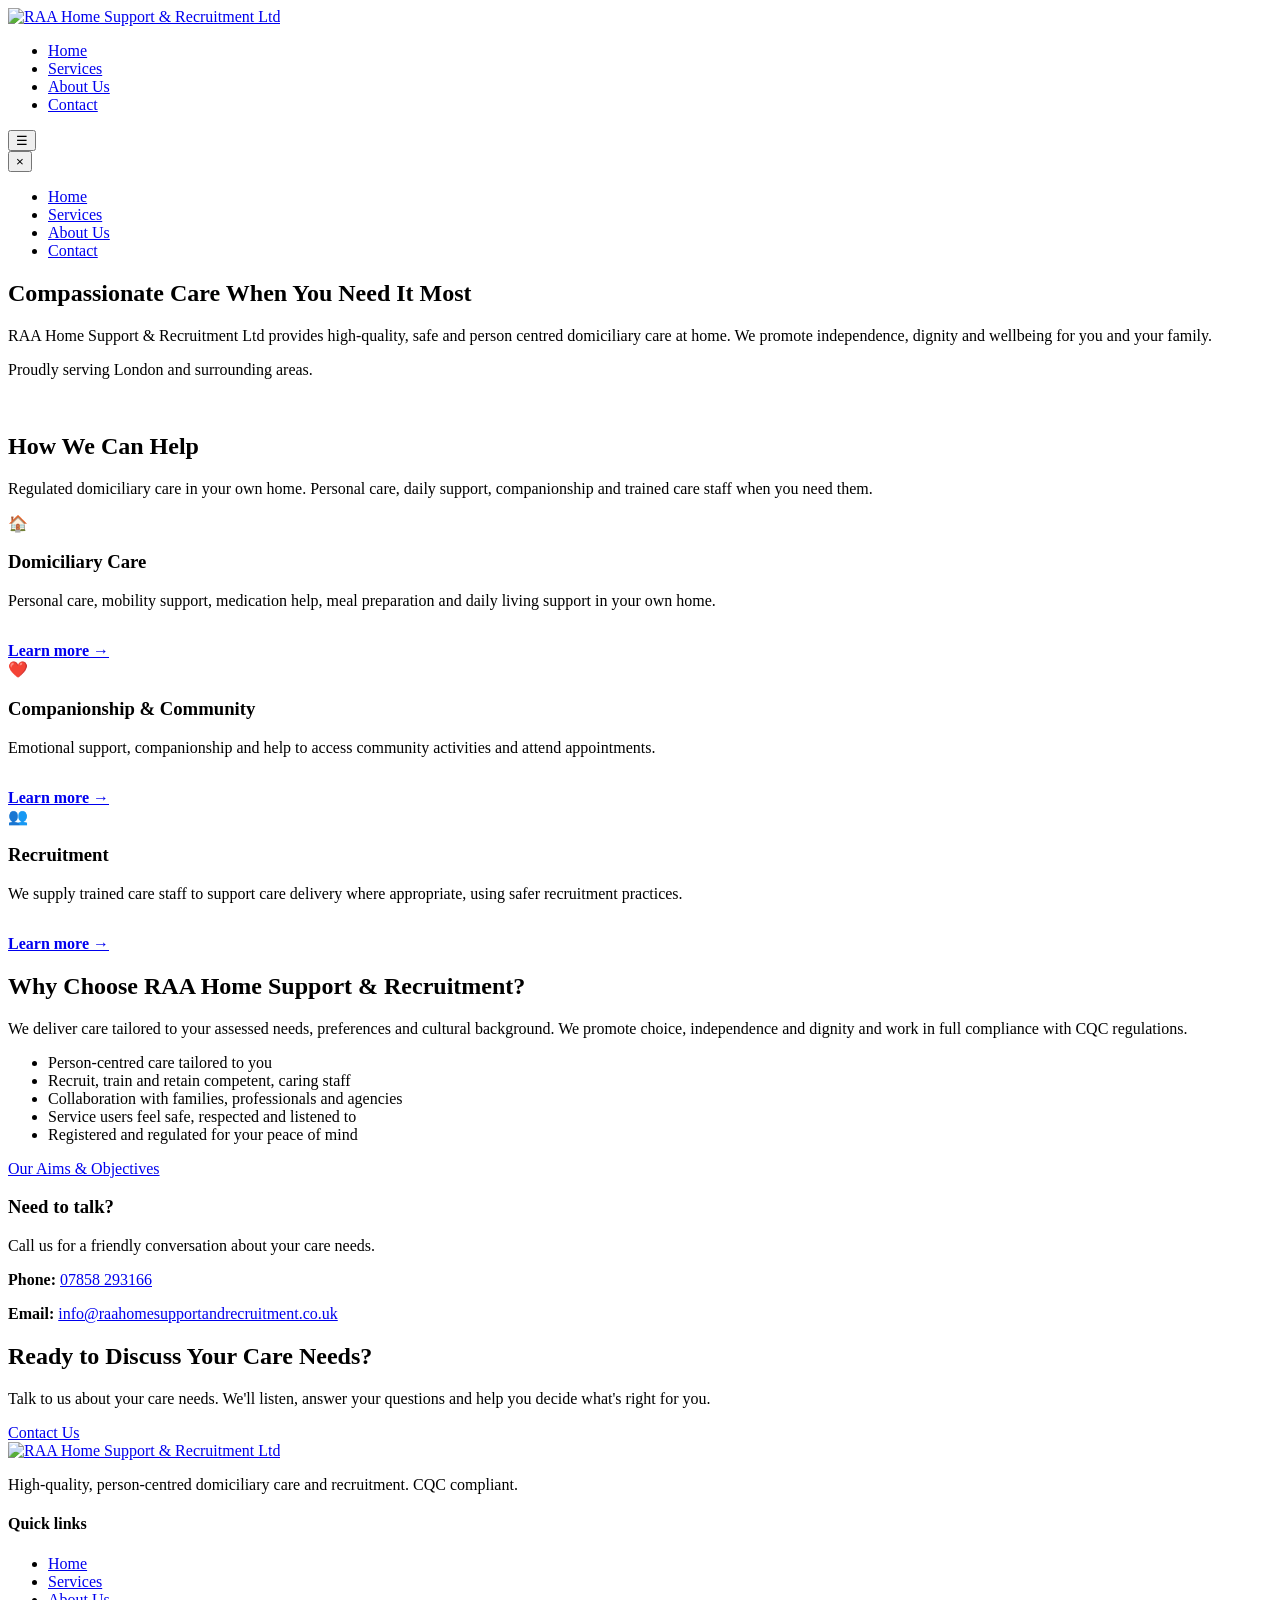
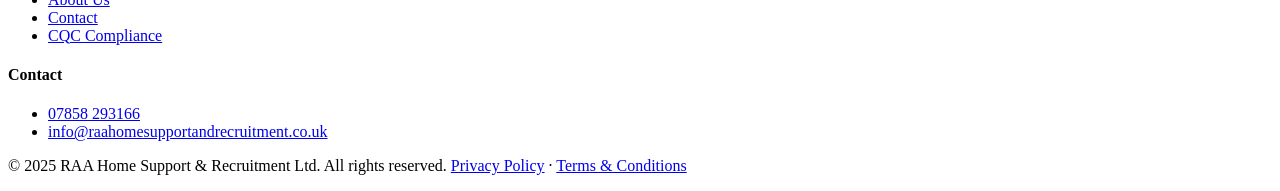
==== index.html @ d8903e27 "Added SEO schema and service area info for London" ====
<!DOCTYPE html>
<html lang="en">
<head>
  <meta charset="UTF-8">
  <meta name="viewport" content="width=device-width, initial-scale=1.0">
  <meta name="description" content="RAA Home Support & Recruitment Ltd provides high-quality, person centred domiciliary care and recruitment services. Safe, compassionate care at home.">
  <link rel="icon" href="assets/loggggg.png" type="image/png">
  <title>RAA Home Support &amp; Recruitment Ltd | Domiciliary Care &amp; Support</title>
  <link rel="preconnect" href="https://fonts.googleapis.com">
  <link rel="preconnect" href="https://fonts.gstatic.com" crossorigin>
  <link href="https://fonts.googleapis.com/css2?family=DM+Sans:ital,opsz,wght@0,9..40,400;0,9..40,500;0,9..40,600;0,9..40,700;1,9..40,400&display=swap" rel="stylesheet">
  <link rel="stylesheet" href="css/styles.css">
  <script type="application/ld+json">
  {
    "@context": "https://schema.org",
    "@type": "HomeHealthCareService",
    "name": "RAA Home Support & Recruitment Ltd",
    "description": "High-quality, person centred domiciliary care and recruitment services.",
    "telephone": "+447858293166",
    "email": "info@raahomesupportandrecruitment.co.uk",
    "url": "https://www.raahomesupportandrecruitment.co.uk",
    "areaServed": {
      "@type": "City",
      "name": "London"
    }
  }
  </script>
</head>
<body>
  <header class="site-header">
    <div class="container header-inner">
      <a href="index.html" class="logo-link"><img src="assets/raaaaaaaa.jpeg" alt="RAA Home Support &amp; Recruitment Ltd" class="logo-img"></a>
      <nav class="nav-desktop">
        <ul>
          <li><a href="index.html" class="active">Home</a></li>
          <li><a href="services.html">Services</a></li>
          <li><a href="about.html">About Us</a></li>
          <li><a href="contact.html">Contact</a></li>
        </ul>
      </nav>
      <button class="nav-toggle" id="navToggle" aria-label="Open menu">
        <span aria-hidden="true">☰</span>
      </button>
    </div>
    <div class="overlay" id="overlay" aria-hidden="true"></div>
    <nav class="nav-mobile" id="navMobile" aria-label="Mobile menu">
      <button class="nav-mobile-close" id="navClose" aria-label="Close menu">×</button>
      <ul>
        <li><a href="index.html">Home</a></li>
        <li><a href="services.html">Services</a></li>
        <li><a href="about.html">About Us</a></li>
        <li><a href="contact.html">Contact</a></li>
      </ul>
    </nav>
  </header>

  <main>
    <section class="hero">
      <div class="container">
        <h1>Compassionate Care When You Need It Most</h1>
        <p>RAA Home Support &amp; Recruitment Ltd provides high-quality, safe and person centred domiciliary care at home. We promote independence, dignity and wellbeing for you and your family.</p>
        <p>Proudly serving London and surrounding areas.</p>
        <a href="services.html" class="btn btn--outline" style="border-color: rgba(255,255,255,0.8); color: #fff;">Our Services</a>
        <a href="contact.html" class="btn btn--outline" style="border-color: rgba(255,255,255,0.8); color: #fff;">Get in Touch</a>
      </div>
    </section>

    <section class="section">
      <div class="container">
        <div class="section-title">
          <h2>How We Can Help</h2>
          <p>Regulated domiciliary care in your own home. Personal care, daily support, companionship and trained care staff when you need them.</p>
        </div>
        <div class="card-grid card-grid--3">
          <article class="card">
            <div class="card-icon" aria-hidden="true">🏠</div>
            <h3>Domiciliary Care</h3>
            <p>Personal care, mobility support, medication help, meal preparation and daily living support in your own home.</p>
            <a href="services.html#domiciliary-care" style="margin-top: 1rem; display: inline-block; font-weight: 600;">Learn more →</a>
          </article>
          <article class="card">
            <div class="card-icon" aria-hidden="true">❤️</div>
            <h3>Companionship &amp; Community</h3>
            <p>Emotional support, companionship and help to access community activities and attend appointments.</p>
            <a href="services.html#companionship" style="margin-top: 1rem; display: inline-block; font-weight: 600;">Learn more →</a>
          </article>
          <article class="card">
            <div class="card-icon" aria-hidden="true">👥</div>
            <h3>Recruitment</h3>
            <p>We supply trained care staff to support care delivery where appropriate, using safer recruitment practices.</p>
            <a href="services.html#recruitment" style="margin-top: 1rem; display: inline-block; font-weight: 600;">Learn more →</a>
          </article>
        </div>
      </div>
    </section>

    <section class="section section--alt">
      <div class="container two-col">
        <div>
          <h2>Why Choose RAA Home Support &amp; Recruitment?</h2>
          <p>We deliver care tailored to your assessed needs, preferences and cultural background. We promote choice, independence and dignity and work in full compliance with CQC regulations.</p>
          <ul class="list-check">
            <li>Person-centred care tailored to you</li>
            <li>Recruit, train and retain competent, caring staff</li>
            <li>Collaboration with families, professionals and agencies</li>
            <li>Service users feel safe, respected and listened to</li>
            <li>Registered and regulated for your peace of mind</li>
          </ul>
          <a href="about.html" class="btn btn--primary" style="margin-top: 1rem;">Our Aims &amp; Objectives</a>
        </div>
        <div class="contact-info-card">
          <h3>Need to talk?</h3>
          <p>Call us for a friendly conversation about your care needs.</p>
          <p><strong>Phone:</strong> <a href="tel:+447858293166">07858 293166</a></p>
          <p><strong>Email:</strong> <a href="mailto:info@raahomesupportandrecruitment.co.uk">info@raahomesupportandrecruitment.co.uk</a></p>
        </div>
      </div>
    </section>

    <section class="cta-strip">
      <div class="container">
        <h2>Ready to Discuss Your Care Needs?</h2>
        <p>Talk to us about your care needs. We'll listen, answer your questions and help you decide what's right for you.</p>
        <a href="contact.html" class="btn btn--accent">Contact Us</a>
      </div>
    </section>
  </main>

  <footer class="site-footer">
    <div class="container">
      <div class="footer-grid">
        <div class="footer-brand">
          <a href="index.html" class="logo-link"><img src="assets/raaaaaaaa.jpeg" alt="RAA Home Support &amp; Recruitment Ltd" class="logo-img footer-logo"></a>
          <p>High-quality, person-centred domiciliary care and recruitment. CQC compliant.</p>
        </div>
        <div class="footer-nav">
          <h4>Quick links</h4>
          <ul>
            <li><a href="index.html">Home</a></li>
            <li><a href="services.html">Services</a></li>
            <li><a href="about.html">About Us</a></li>
            <li><a href="contact.html">Contact</a></li>
            <li><a href="cqc-compliance.html">CQC Compliance</a></li>
          </ul>
        </div>
        <div class="footer-nav">
          <h4>Contact</h4>
          <ul>
            <li><a href="tel:+447858293166">07858 293166</a></li>
            <li><a href="mailto:info@raahomesupportandrecruitment.co.uk">info@raahomesupportandrecruitment.co.uk</a></li>
          </ul>
        </div>
      </div>
      <div class="footer-bottom">
        <p>&copy; 2025 RAA Home Support &amp; Recruitment Ltd. All rights reserved. <a href="privacy.html">Privacy Policy</a> &middot; <a href="terms.html">Terms &amp; Conditions</a></p>
      </div>
    </div>
  </footer>

  <script src="js/main.js"></script>
</body>
</html>
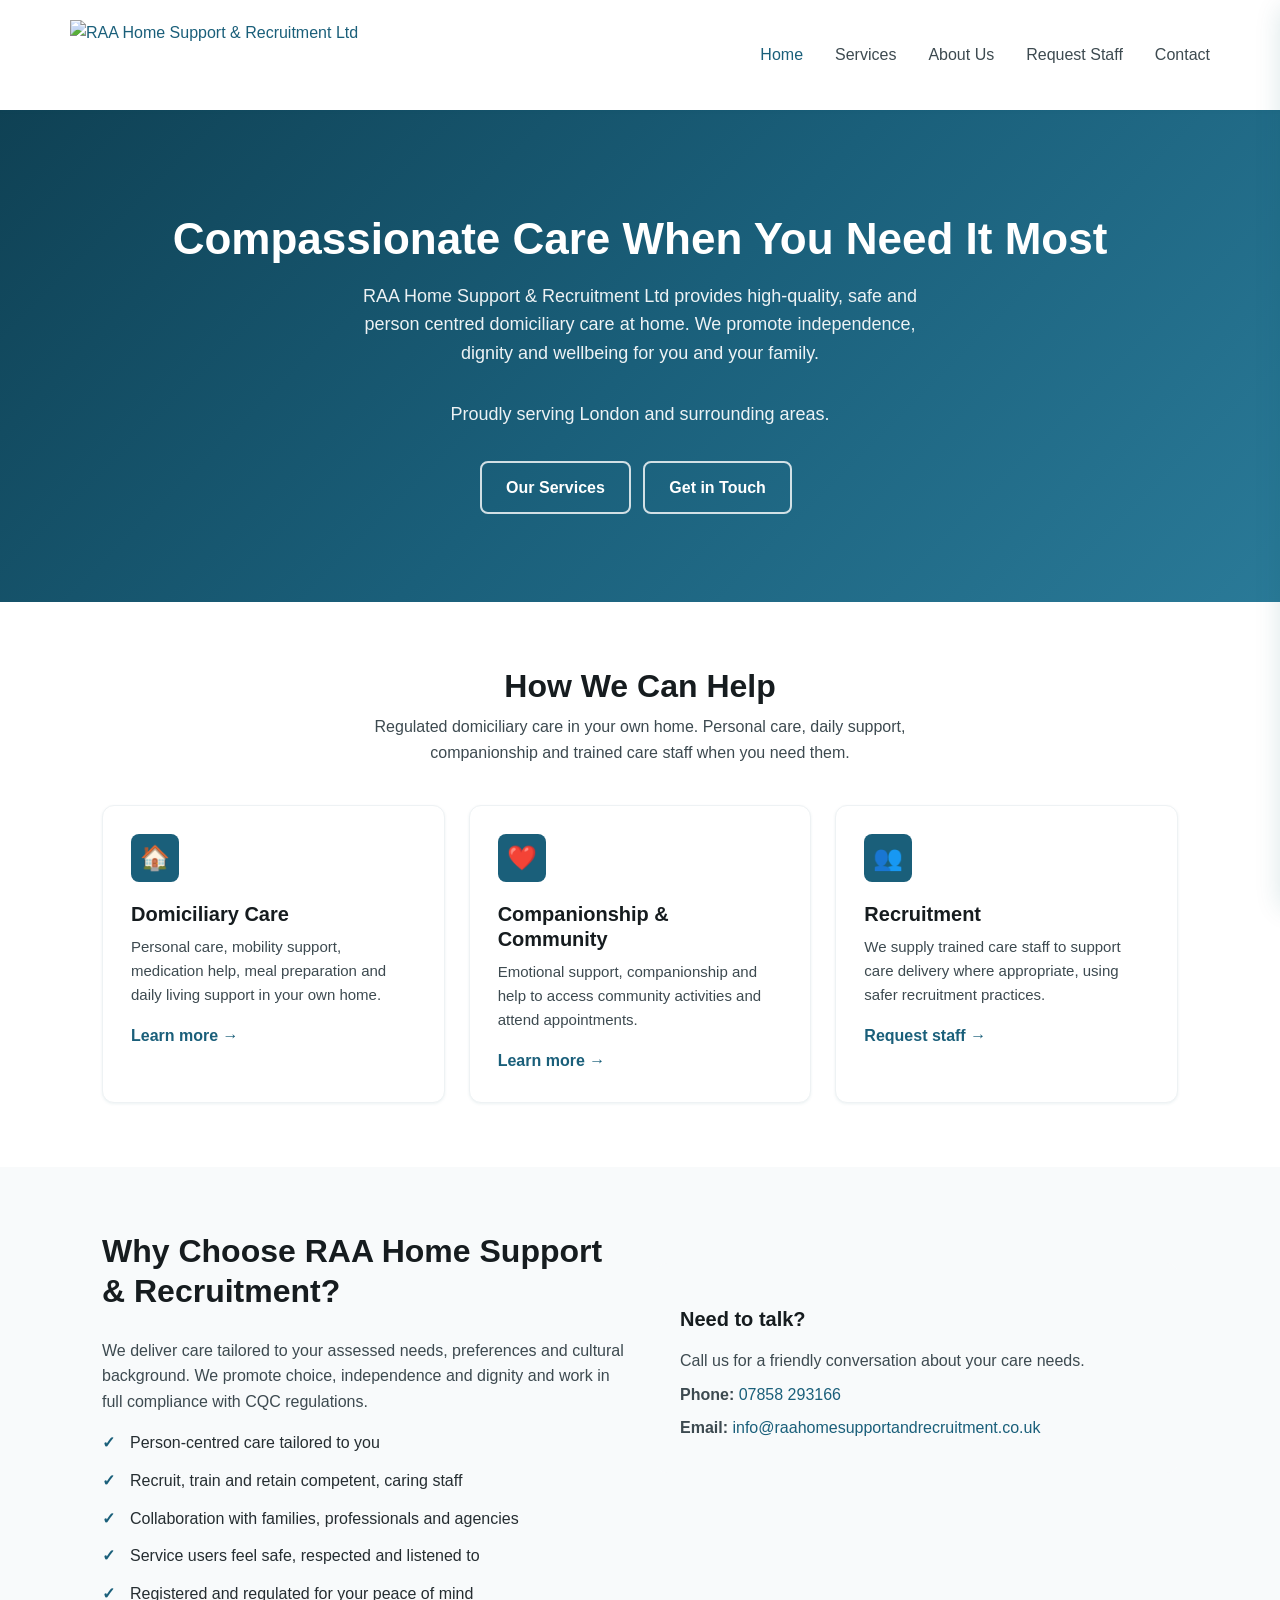
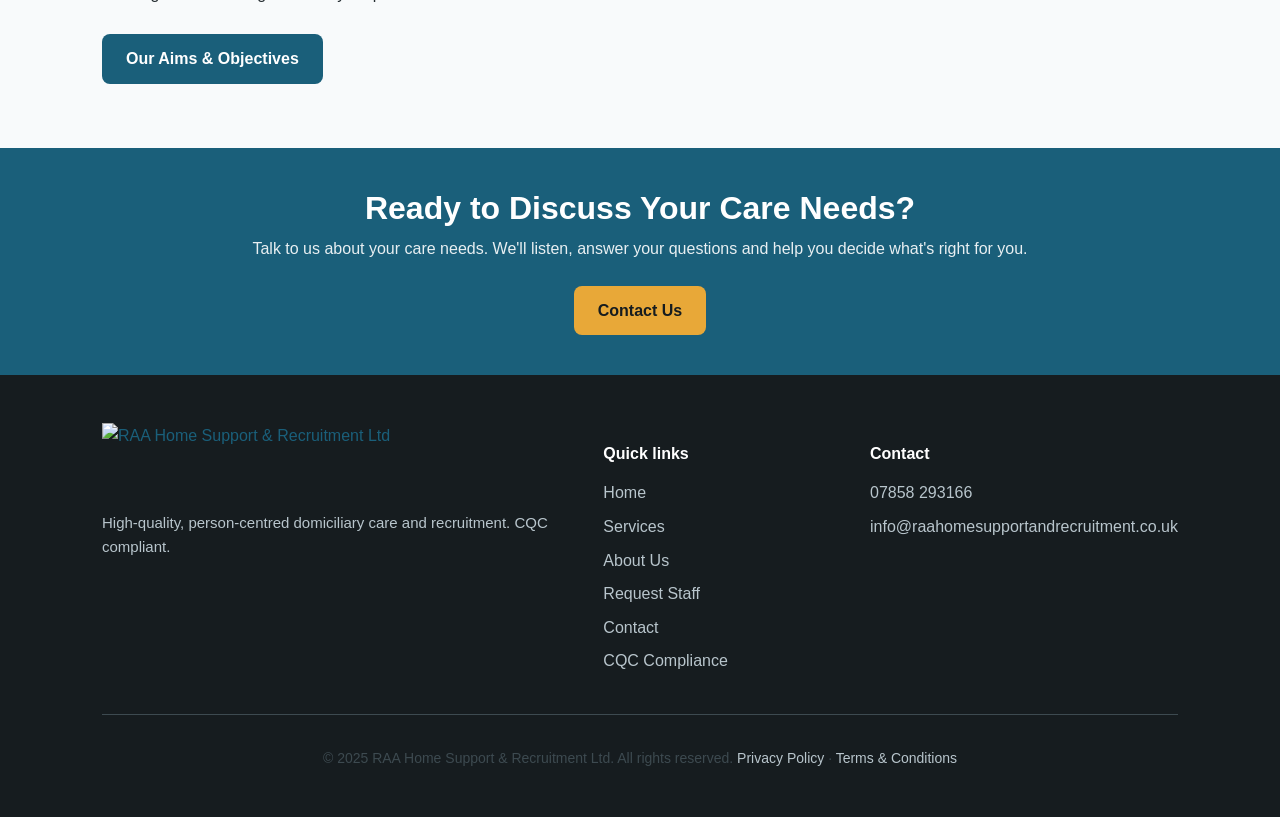
==== commit 17a5f2f4: "Added staffing request page and Netlify form integration" ====
--- a/index.html
+++ b/index.html
@@ -35,6 +35,7 @@
           <li><a href="index.html" class="active">Home</a></li>
           <li><a href="services.html">Services</a></li>
           <li><a href="about.html">About Us</a></li>
+          <li><a href="request-staff.html">Request Staff</a></li>
           <li><a href="contact.html">Contact</a></li>
         </ul>
       </nav>
@@ -49,6 +50,7 @@
         <li><a href="index.html">Home</a></li>
         <li><a href="services.html">Services</a></li>
         <li><a href="about.html">About Us</a></li>
+        <li><a href="request-staff.html">Request Staff</a></li>
         <li><a href="contact.html">Contact</a></li>
       </ul>
     </nav>
@@ -88,7 +90,7 @@
             <div class="card-icon" aria-hidden="true">👥</div>
             <h3>Recruitment</h3>
             <p>We supply trained care staff to support care delivery where appropriate, using safer recruitment practices.</p>
-            <a href="services.html#recruitment" style="margin-top: 1rem; display: inline-block; font-weight: 600;">Learn more →</a>
+            <a href="request-staff.html" style="margin-top: 1rem; display: inline-block; font-weight: 600;">Request staff →</a>
           </article>
         </div>
       </div>
@@ -139,6 +141,7 @@
             <li><a href="index.html">Home</a></li>
             <li><a href="services.html">Services</a></li>
             <li><a href="about.html">About Us</a></li>
+            <li><a href="request-staff.html">Request Staff</a></li>
             <li><a href="contact.html">Contact</a></li>
             <li><a href="cqc-compliance.html">CQC Compliance</a></li>
           </ul>
--- a/css/styles.css
+++ b/css/styles.css
@@ -0,0 +1,687 @@
+/* RAA Home Support & Recruitment Ltd - Professional Care Company Website */
+:root {
+  --color-primary: #1a5f7a;
+  --color-primary-light: #2a7a98;
+  --color-primary-dark: #0f4154;
+  --color-accent: #e8a838;
+  --color-accent-light: #f5c76b;
+  --color-neutral-50: #f8fafb;
+  --color-neutral-100: #eef2f4;
+  --color-neutral-200: #dce4e8;
+  --color-neutral-300: #b8c5cc;
+  --color-neutral-600: #5a6b73;
+  --color-neutral-700: #3d4a50;
+  --color-neutral-800: #252d31;
+  --color-neutral-900: #161c1f;
+  --color-white: #ffffff;
+  --font-heading: 'DM Sans', -apple-system, BlinkMacSystemFont, sans-serif;
+  --font-body: 'DM Sans', -apple-system, BlinkMacSystemFont, sans-serif;
+  --shadow-sm: 0 1px 3px rgba(13, 92, 99, 0.08);
+  --shadow-md: 0 4px 12px rgba(13, 92, 99, 0.12);
+  --shadow-lg: 0 8px 24px rgba(13, 92, 99, 0.14);
+  --radius: 8px;
+  --radius-lg: 12px;
+  --transition: 0.2s ease;
+  /* Responsive padding - scales across devices */
+  --padding-x: clamp(1rem, 4vw, 2rem);
+  --padding-y: clamp(2rem, 5vw, 4rem);
+  --padding-section: clamp(2.5rem, 6vw, 4rem);
+}
+
+*,
+*::before,
+*::after {
+  box-sizing: border-box;
+}
+
+html {
+  scroll-behavior: smooth;
+  -webkit-text-size-adjust: 100%;
+}
+
+body {
+  margin: 0;
+  font-family: var(--font-body);
+  font-size: 1rem;
+  line-height: 1.6;
+  color: var(--color-neutral-800);
+  background: var(--color-white);
+}
+
+img {
+  max-width: 100%;
+  height: auto;
+  display: block;
+}
+
+a {
+  color: var(--color-primary);
+  text-decoration: none;
+  transition: color var(--transition);
+}
+
+a:hover {
+  color: var(--color-primary-dark);
+}
+
+/* Typography */
+h1, h2, h3, h4 {
+  font-family: var(--font-heading);
+  font-weight: 600;
+  line-height: 1.25;
+  color: var(--color-neutral-900);
+}
+
+h1 { font-size: clamp(1.875rem, 4vw, 2.75rem); }
+h2 { font-size: clamp(1.5rem, 3vw, 2rem); margin-top: 0; }
+h3 { font-size: 1.25rem; }
+
+p {
+  margin: 0 0 1rem;
+  color: var(--color-neutral-700);
+}
+
+/* Layout */
+.container {
+  width: 100%;
+  max-width: 1140px;
+  margin: 0 auto;
+  padding-left: max(var(--padding-x), env(safe-area-inset-left));
+  padding-right: max(var(--padding-x), env(safe-area-inset-right));
+}
+
+.section {
+  padding: var(--padding-section) 0;
+}
+
+.section--alt {
+  background: var(--color-neutral-50);
+}
+
+.section-title {
+  text-align: center;
+  margin-bottom: 2.5rem;
+}
+
+.section-title h2 {
+  margin-bottom: 0.5rem;
+}
+
+.section-title p {
+  max-width: 560px;
+  margin-left: auto;
+  margin-right: auto;
+}
+
+/* Header & Navigation */
+.site-header {
+  position: sticky;
+  top: 0;
+  z-index: 100;
+  background: var(--color-white);
+  box-shadow: var(--shadow-sm);
+}
+
+.header-inner {
+  display: flex;
+  align-items: center;
+  justify-content: space-between;
+  padding: clamp(0.75rem, 2vw, 1.25rem) 0;
+  gap: 1rem;
+}
+
+.logo-link {
+  display: flex;
+  align-items: center;
+}
+
+.logo-img {
+  height: 70px;
+  width: auto;
+  object-fit: contain;
+}
+
+.logo {
+  font-size: 1.5rem;
+  font-weight: 700;
+  color: var(--color-primary);
+  letter-spacing: -0.02em;
+}
+
+.logo span {
+  color: var(--color-accent);
+}
+
+.nav-desktop {
+  display: none;
+}
+
+.nav-desktop ul {
+  list-style: none;
+  margin: 0;
+  padding: 0;
+  display: flex;
+  gap: 2rem;
+}
+
+.nav-desktop a {
+  color: var(--color-neutral-700);
+  font-weight: 500;
+}
+
+.nav-desktop a:hover,
+.nav-desktop a.active {
+  color: var(--color-primary);
+}
+
+.nav-toggle {
+  background: none;
+  border: none;
+  padding: 0.5rem;
+  cursor: pointer;
+  color: var(--color-neutral-700);
+  font-size: 1.5rem;
+  line-height: 1;
+}
+
+.nav-mobile {
+  position: fixed;
+  top: 0;
+  right: 0;
+  width: 280px;
+  max-width: 85vw;
+  height: 100vh;
+  background: var(--color-white);
+  box-shadow: var(--shadow-lg);
+  padding: clamp(1.5rem, 5vw, 2rem);
+  padding-right: max(clamp(1.5rem, 5vw, 2rem), env(safe-area-inset-right));
+  transform: translateX(100%);
+  transition: transform var(--transition);
+  z-index: 200;
+}
+
+.nav-mobile.open {
+  transform: translateX(0);
+}
+
+.nav-mobile ul {
+  list-style: none;
+  margin: 0;
+  padding: 0;
+}
+
+.nav-mobile li {
+  border-bottom: 1px solid var(--color-neutral-100);
+}
+
+.nav-mobile a {
+  display: block;
+  padding: 1rem 0;
+  color: var(--color-neutral-800);
+  font-weight: 500;
+}
+
+.nav-mobile-close {
+  position: absolute;
+  top: 1rem;
+  right: 1rem;
+  background: none;
+  border: none;
+  font-size: 1.5rem;
+  cursor: pointer;
+  color: var(--color-neutral-600);
+}
+
+.overlay {
+  position: fixed;
+  inset: 0;
+  background: rgba(0,0,0,0.4);
+  opacity: 0;
+  visibility: hidden;
+  transition: opacity var(--transition), visibility var(--transition);
+  z-index: 199;
+}
+
+.overlay.open {
+  opacity: 1;
+  visibility: visible;
+}
+
+@media (min-width: 960px) {
+  .nav-desktop { display: flex; }
+  .nav-toggle { display: none; }
+}
+
+/* Buttons */
+.btn {
+  display: inline-flex;
+  align-items: center;
+  justify-content: center;
+  padding: 0.75rem 1.5rem;
+  font-family: var(--font-body);
+  font-size: 1rem;
+  font-weight: 600;
+  border-radius: var(--radius);
+  border: none;
+  cursor: pointer;
+  transition: background var(--transition), color var(--transition), box-shadow var(--transition);
+}
+
+.btn--primary {
+  background: var(--color-primary);
+  color: var(--color-white);
+}
+
+.btn--primary:hover {
+  background: var(--color-primary-dark);
+  box-shadow: var(--shadow-md);
+}
+
+.btn--accent {
+  background: var(--color-accent);
+  color: var(--color-neutral-900);
+}
+
+.btn--accent:hover {
+  background: var(--color-accent-light);
+}
+
+.btn--outline {
+  background: transparent;
+  color: var(--color-primary);
+  border: 2px solid var(--color-primary);
+}
+
+.btn--outline:hover {
+  background: var(--color-primary);
+  color: var(--color-white);
+}
+
+/* Hero */
+.hero {
+  background: linear-gradient(135deg, var(--color-primary-dark) 0%, var(--color-primary) 50%, var(--color-primary-light) 100%);
+  color: var(--color-white);
+  padding: clamp(2.5rem, 8vw, 4rem) 0 clamp(3rem, 10vw, 5rem);
+  text-align: center;
+}
+
+.hero h1 {
+  color: var(--color-white);
+  margin-bottom: 1rem;
+}
+
+.hero p {
+  font-size: 1.125rem;
+  max-width: 560px;
+  margin: 0 auto 2rem;
+  color: rgba(255,255,255,0.92);
+}
+
+.hero .btn {
+  margin: 0 0.5rem 0.5rem 0;
+}
+
+/* Cards */
+.card-grid {
+  display: grid;
+  gap: clamp(1rem, 3vw, 1.5rem);
+}
+
+@media (min-width: 640px) {
+  .card-grid { grid-template-columns: repeat(2, 1fr); }
+}
+
+@media (min-width: 960px) {
+  .card-grid--3 { grid-template-columns: repeat(3, 1fr); }
+  .card-grid--4 { grid-template-columns: repeat(4, 1fr); }
+}
+
+.card {
+  background: var(--color-white);
+  border-radius: var(--radius-lg);
+  box-shadow: var(--shadow-sm);
+  padding: clamp(1.25rem, 4vw, 1.75rem);
+  transition: box-shadow var(--transition), transform var(--transition);
+  border: 1px solid var(--color-neutral-100);
+}
+
+.card:hover {
+  box-shadow: var(--shadow-md);
+}
+
+.card-icon {
+  width: 48px;
+  height: 48px;
+  border-radius: var(--radius);
+  background: var(--color-primary);
+  color: var(--color-white);
+  display: flex;
+  align-items: center;
+  justify-content: center;
+  font-size: 1.5rem;
+  margin-bottom: 1rem;
+}
+
+.card h3 {
+  margin-bottom: 0.5rem;
+}
+
+.card p {
+  margin: 0;
+  font-size: 0.9375rem;
+}
+
+/* CTA strip */
+.cta-strip {
+  background: var(--color-primary);
+  color: var(--color-white);
+  padding: clamp(1.5rem, 5vw, 2.5rem) 0;
+  text-align: center;
+}
+
+.cta-strip h2 {
+  color: var(--color-white);
+  margin-bottom: 0.5rem;
+}
+
+.cta-strip p {
+  margin: 0 0 1.5rem;
+  color: rgba(255,255,255,0.9);
+}
+
+/* Footer */
+.site-footer {
+  background: var(--color-neutral-900);
+  color: var(--color-neutral-300);
+  padding: clamp(2rem, 5vw, 3rem) 0 clamp(1.5rem, 4vw, 2rem);
+  padding-bottom: max(clamp(1.5rem, 4vw, 2rem), env(safe-area-inset-bottom));
+}
+
+.footer-grid {
+  display: grid;
+  gap: clamp(1.5rem, 4vw, 2rem);
+  margin-bottom: clamp(1.5rem, 4vw, 2rem);
+}
+
+@media (min-width: 640px) {
+  .footer-grid { grid-template-columns: repeat(2, 1fr); }
+}
+
+@media (min-width: 960px) {
+  .footer-grid { grid-template-columns: 2fr 1fr 1fr; }
+}
+
+.footer-logo {
+  height: 80px;
+}
+
+.footer-brand .logo {
+  color: var(--color-white);
+}
+
+.footer-brand p {
+  margin: 0.5rem 0 0;
+  font-size: 0.9375rem;
+  color: var(--color-neutral-300);
+}
+
+.footer-nav h4 {
+  color: var(--color-white);
+  font-size: 1rem;
+  margin-bottom: 1rem;
+}
+
+.footer-nav ul {
+  list-style: none;
+  margin: 0;
+  padding: 0;
+}
+
+.footer-nav li {
+  margin-bottom: 0.5rem;
+}
+
+.footer-nav a {
+  color: var(--color-neutral-300);
+}
+
+.footer-nav a:hover {
+  color: var(--color-white);
+}
+
+.footer-bottom {
+  padding-top: 2rem;
+  border-top: 1px solid var(--color-neutral-700);
+  text-align: center;
+  font-size: 0.875rem;
+  color: var(--color-neutral-600);
+}
+
+.footer-bottom a {
+  color: var(--color-neutral-300);
+}
+
+.footer-bottom a:hover {
+  color: var(--color-white);
+}
+
+/* Page headers */
+.page-hero {
+  background: var(--color-neutral-100);
+  padding: clamp(1.5rem, 5vw, 2.5rem) 0;
+  text-align: center;
+}
+
+.page-hero h1 {
+  margin-bottom: 0.5rem;
+}
+
+/* Forms */
+.form-group {
+  margin-bottom: 1.25rem;
+}
+
+.form-group label {
+  display: block;
+  font-weight: 500;
+  margin-bottom: 0.375rem;
+  color: var(--color-neutral-800);
+}
+
+.form-group input,
+.form-group textarea,
+.form-group select {
+  width: 100%;
+  padding: 0.75rem 1rem;
+  font-family: var(--font-body);
+  font-size: 1rem;
+  border: 1px solid var(--color-neutral-200);
+  border-radius: var(--radius);
+  transition: border-color var(--transition);
+}
+
+.form-group input:focus,
+.form-group textarea:focus,
+.form-group select:focus {
+  outline: none;
+  border-color: var(--color-primary);
+}
+
+.form-group textarea {
+  min-height: 140px;
+  resize: vertical;
+}
+
+.contact-form {
+  max-width: 520px;
+  margin: 0 auto;
+}
+
+.request-form {
+  max-width: 820px;
+  margin: 0 auto;
+}
+
+.form-grid {
+  display: grid;
+  gap: 0 1.25rem;
+}
+
+@media (min-width: 640px) {
+  .form-grid {
+    grid-template-columns: repeat(2, minmax(0, 1fr));
+  }
+}
+
+.form-group--full {
+  grid-column: 1 / -1;
+}
+
+.service-list {
+  display: grid;
+  gap: clamp(1rem, 3vw, 1.5rem);
+}
+
+@media (min-width: 768px) {
+  .service-list {
+    grid-template-columns: repeat(2, minmax(0, 1fr));
+  }
+}
+
+.trust-strip {
+  display: grid;
+  gap: 1rem;
+}
+
+@media (min-width: 640px) {
+  .trust-strip {
+    grid-template-columns: repeat(2, minmax(0, 1fr));
+  }
+}
+
+.trust-item {
+  background: var(--color-white);
+  border: 1px solid var(--color-neutral-100);
+  border-radius: var(--radius-lg);
+  padding: clamp(1.25rem, 3vw, 1.75rem);
+}
+
+.trust-item h3 {
+  margin-top: 0;
+  margin-bottom: 0.5rem;
+}
+
+.trust-item p:last-child {
+  margin-bottom: 0;
+}
+
+/* Two-column layout */
+.two-col {
+  display: grid;
+  gap: clamp(1.5rem, 4vw, 2rem);
+  align-items: start;
+}
+
+@media (min-width: 768px) {
+  .two-col { grid-template-columns: 1fr 1fr; }
+}
+
+/* List with checkmarks */
+.list-check {
+  list-style: none;
+  margin: 0;
+  padding: 0;
+}
+
+.list-check li {
+  position: relative;
+  padding-left: 1.75rem;
+  margin-bottom: 0.75rem;
+}
+
+.list-check li::before {
+  content: "✓";
+  position: absolute;
+  left: 0;
+  color: var(--color-primary);
+  font-weight: 700;
+}
+
+/* FAQ */
+.faq-list {
+  max-width: 720px;
+  margin: 0 auto;
+}
+
+.faq-item {
+  border-bottom: 1px solid var(--color-neutral-200);
+}
+
+.faq-item summary {
+  padding: 1.25rem 0;
+  font-weight: 600;
+  cursor: pointer;
+  list-style: none;
+  display: flex;
+  justify-content: space-between;
+  align-items: center;
+  gap: 1rem;
+}
+
+.faq-item summary::-webkit-details-marker {
+  display: none;
+}
+
+.faq-item summary::after {
+  content: "+";
+  font-size: 1.25rem;
+  color: var(--color-primary);
+}
+
+.faq-item[open] summary::after {
+  content: "−";
+}
+
+.faq-item div {
+  padding-bottom: 1.25rem;
+  color: var(--color-neutral-700);
+}
+
+/* Contact info block */
+.contact-info-card {
+  background: var(--color-neutral-50);
+  border-radius: var(--radius-lg);
+  padding: clamp(1.25rem, 3vw, 1.5rem);
+  margin-top: clamp(1rem, 3vw, 2rem);
+}
+
+.contact-info-card h3 {
+  margin-bottom: 1rem;
+}
+
+.contact-info-card p {
+  margin: 0 0 0.5rem;
+}
+
+.contact-info-card a {
+  font-weight: 500;
+}
+
+/* Policy / Legal content */
+.policy-content h2 {
+  margin-top: 2rem;
+  margin-bottom: 0.75rem;
+  padding-bottom: 0.25rem;
+}
+
+.policy-content h2:first-of-type {
+  margin-top: 0;
+}
+
+.policy-content ul {
+  margin-bottom: 1rem;
+}
+
+/* Utility */
+.text-center { text-align: center; }
+.mt-0 { margin-top: 0; }
